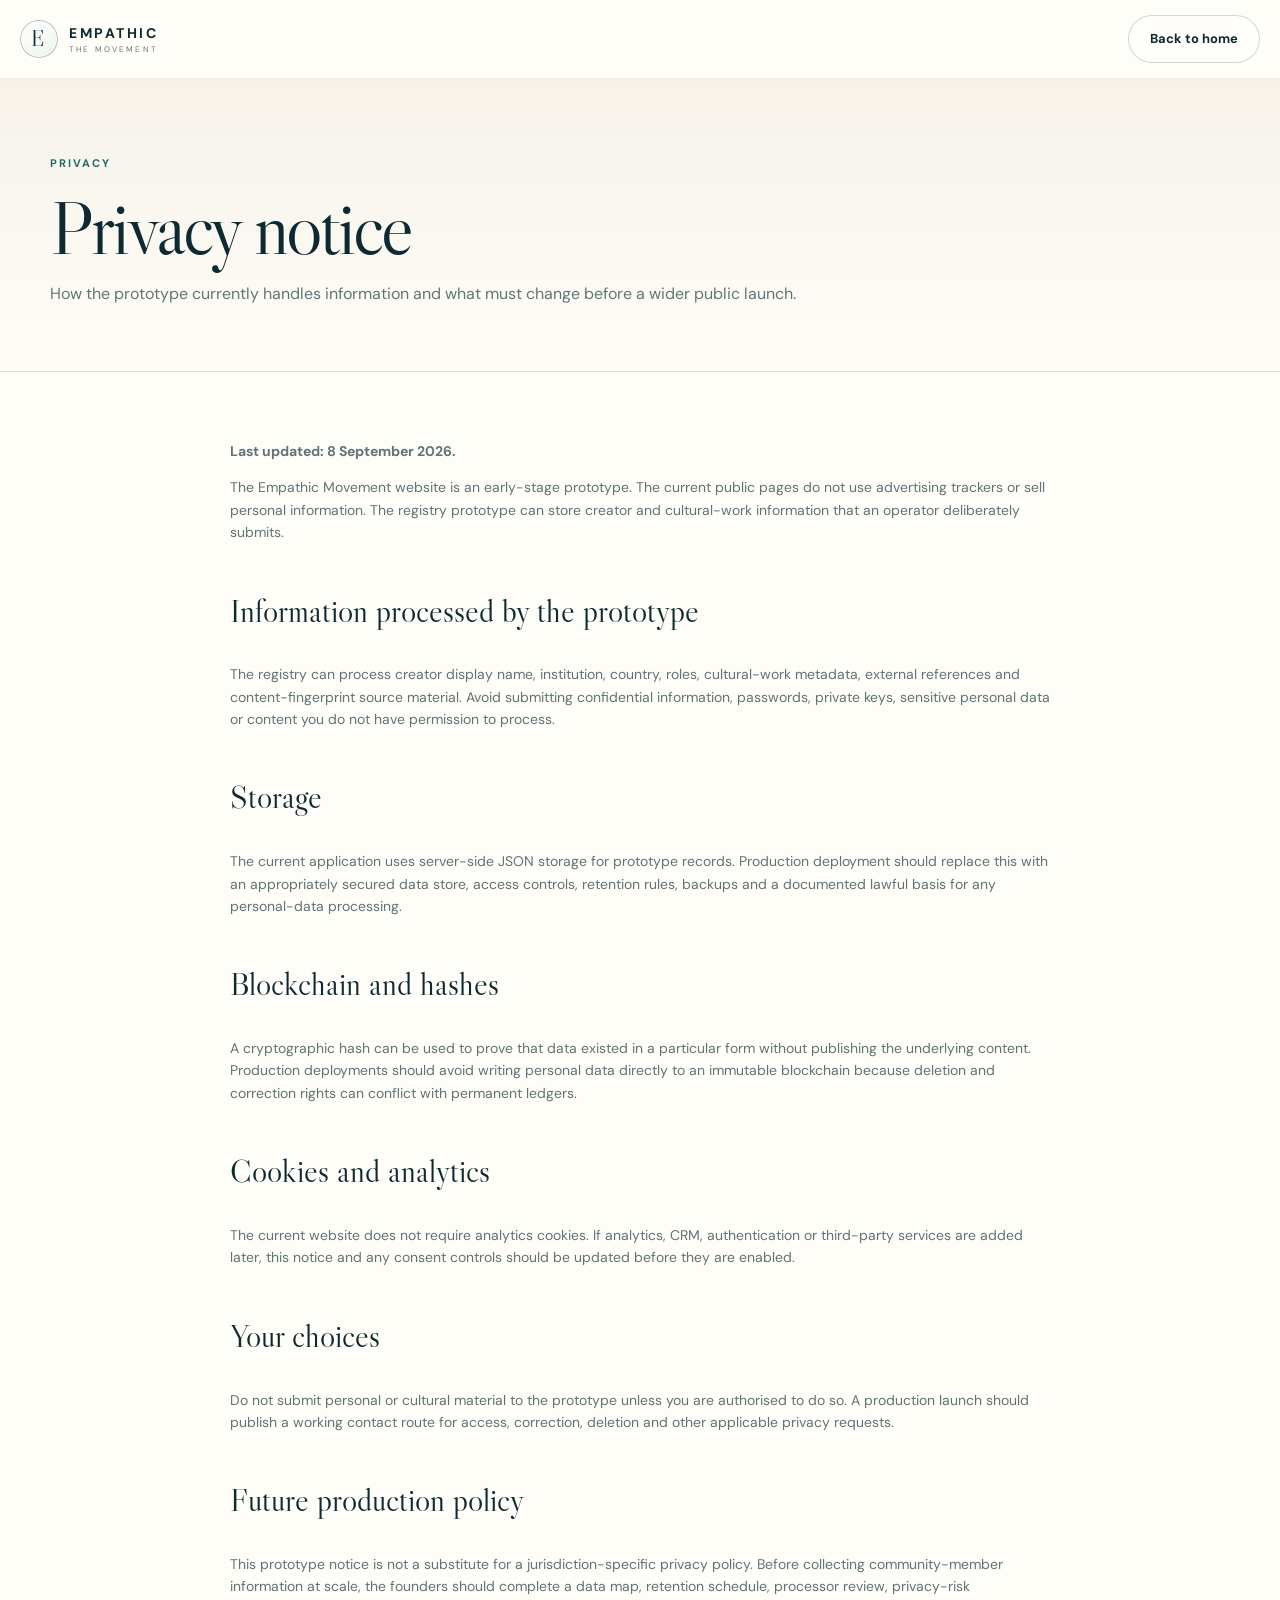
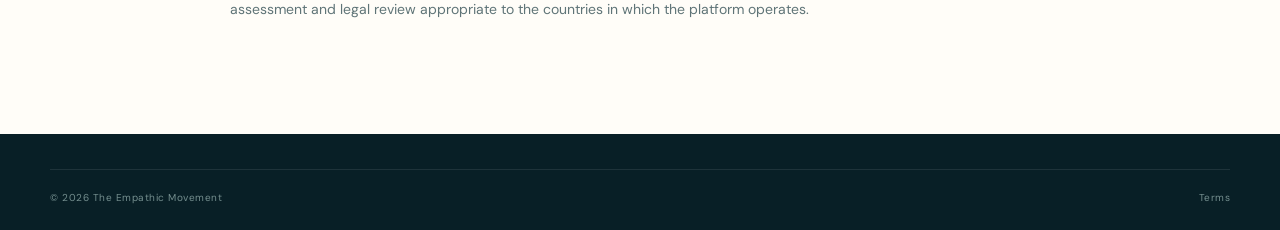
==== src/Empathic.Api/wwwroot/privacy.html @ fc413c8f "Add prototype privacy notice" ====
<!doctype html>
<html lang="en">
<head>
  <meta charset="utf-8" />
  <meta name="viewport" content="width=device-width, initial-scale=1" />
  <meta name="theme-color" content="#0b2530" />
  <title>Privacy | The Empathic Movement</title>
  <link rel="icon" href="favicon.svg" type="image/svg+xml" />
  <link rel="stylesheet" href="styles.css" />
</head>
<body>
<header class="site-header"><div class="nav-shell"><a class="brand" href="index.html"><span class="brand-mark">E</span><span><strong>EMPATHIC</strong><small>THE MOVEMENT</small></span></a><a class="button button-ghost" href="index.html">Back to home</a></div></header>
<section class="subpage-hero"><div class="container"><span class="eyebrow">PRIVACY</span><h1>Privacy notice</h1><p>How the prototype currently handles information and what must change before a wider public launch.</p></div></section>
<main class="legal-main"><div class="container legal-content">
  <p><strong>Last updated: 8 September 2026.</strong></p>
  <p>The Empathic Movement website is an early-stage prototype. The current public pages do not use advertising trackers or sell personal information. The registry prototype can store creator and cultural-work information that an operator deliberately submits.</p>
  <h2>Information processed by the prototype</h2>
  <p>The registry can process creator display name, institution, country, roles, cultural-work metadata, external references and content-fingerprint source material. Avoid submitting confidential information, passwords, private keys, sensitive personal data or content you do not have permission to process.</p>
  <h2>Storage</h2>
  <p>The current application uses server-side JSON storage for prototype records. Production deployment should replace this with an appropriately secured data store, access controls, retention rules, backups and a documented lawful basis for any personal-data processing.</p>
  <h2>Blockchain and hashes</h2>
  <p>A cryptographic hash can be used to prove that data existed in a particular form without publishing the underlying content. Production deployments should avoid writing personal data directly to an immutable blockchain because deletion and correction rights can conflict with permanent ledgers.</p>
  <h2>Cookies and analytics</h2>
  <p>The current website does not require analytics cookies. If analytics, CRM, authentication or third-party services are added later, this notice and any consent controls should be updated before they are enabled.</p>
  <h2>Your choices</h2>
  <p>Do not submit personal or cultural material to the prototype unless you are authorised to do so. A production launch should publish a working contact route for access, correction, deletion and other applicable privacy requests.</p>
  <h2>Future production policy</h2>
  <p>This prototype notice is not a substitute for a jurisdiction-specific privacy policy. Before collecting community-member information at scale, the founders should complete a data map, retention schedule, processor review, privacy-risk assessment and legal review appropriate to the countries in which the platform operates.</p>
</div></main>
<footer class="site-footer" style="padding-top:35px"><div class="container footer-bottom" style="margin-top:0"><span>© 2026 The Empathic Movement</span><span><a href="terms.html">Terms</a></span></div></footer>
</body>
</html>
---- src/Empathic.Api/wwwroot/styles.css ----
@import url('https://fonts.googleapis.com/css2?family=DM+Sans:wght@400;500;600;700&family=Libre+Caslon+Display&display=swap');

:root{
  --ink:#0d2a32;
  --ink-2:#173d46;
  --paper:#f6f2ea;
  --paper-2:#fffdf8;
  --mint:#dcebe3;
  --teal:#1f6a63;
  --teal-bright:#3e9688;
  --coral:#d9745a;
  --gold:#d9a95d;
  --line:rgba(13,42,50,.13);
  --muted:#65787c;
  --shadow:0 22px 65px rgba(8,31,38,.10);
  --radius:28px;
  --container:1180px;
  font-family:'DM Sans',system-ui,-apple-system,BlinkMacSystemFont,'Segoe UI',sans-serif;
  color:var(--ink);
  background:var(--paper-2);
}

*{box-sizing:border-box}
html{scroll-behavior:smooth}
body{margin:0;background:var(--paper-2);color:var(--ink);line-height:1.6;overflow-x:hidden}
a{color:inherit;text-decoration:none}
button,input,select,textarea{font:inherit}
img,svg{max-width:100%}
::selection{background:#cfe5dc;color:#0b2f37}

.skip-link{position:absolute;left:-999px;top:8px;background:#fff;padding:10px 14px;border-radius:10px;z-index:999}
.skip-link:focus{left:8px}
.container{width:min(var(--container),calc(100% - 40px));margin:0 auto}

.site-header{position:sticky;top:0;z-index:50;background:rgba(255,253,248,.88);backdrop-filter:blur(16px);border-bottom:1px solid rgba(13,42,50,.08)}
.nav-shell{width:min(1240px,calc(100% - 32px));height:78px;margin:0 auto;display:flex;align-items:center;justify-content:space-between;gap:28px}
.brand{display:inline-flex;align-items:center;gap:11px;font-size:14px;letter-spacing:.14em;line-height:1}
.brand span:last-child{display:grid;gap:5px}
.brand strong{font-size:14px;letter-spacing:.18em}
.brand small{font-size:8px;letter-spacing:.27em;color:var(--muted)}
.brand-mark{width:38px;height:38px;border:1px solid rgba(13,42,50,.26);display:grid;place-items:center;border-radius:50%;font-family:'Libre Caslon Display',Georgia,serif;font-size:22px;background:linear-gradient(145deg,#fff,#edf4ef)}
.site-nav{display:flex;align-items:center;gap:23px;font-size:13px;font-weight:600;color:#36545a}
.site-nav a{position:relative}
.site-nav a:not(.nav-cta)::after{content:'';position:absolute;left:0;right:100%;bottom:-7px;height:1px;background:var(--teal);transition:right .25s ease}
.site-nav a:hover::after{right:0}
.nav-cta{padding:11px 17px;border-radius:999px;background:var(--ink);color:#fff;box-shadow:0 8px 22px rgba(13,42,50,.12)}
.menu-toggle{display:none;border:0;background:transparent;padding:8px}
.menu-toggle span{display:block;width:22px;height:2px;background:var(--ink);margin:4px 0}

.hero-section{position:relative;overflow:hidden;padding:94px 0 86px;background:radial-gradient(circle at 80% 15%,#e8f1ec 0,transparent 32%),linear-gradient(180deg,#fffdf8,#f7f2e9)}
.hero-grid{display:grid;grid-template-columns:minmax(0,1.1fr) minmax(360px,.9fr);gap:70px;align-items:center}
.hero-copy{position:relative;z-index:2}
.kicker,.eyebrow,.tiny-label{font-size:11px;font-weight:700;letter-spacing:.18em;text-transform:uppercase;color:var(--teal)}
.kicker{display:inline-flex;align-items:center;gap:9px;color:#486d6a}
.status-dot{width:8px;height:8px;border-radius:50%;background:var(--teal-bright);box-shadow:0 0 0 6px rgba(62,150,136,.12)}
.hero-copy h1,.section-heading h2,.split-heading h2,.proof-copy h2,.token-copy h2,.faq-grid h2,.cta-card h2{font-family:'Libre Caslon Display',Georgia,serif;font-weight:400;letter-spacing:-.035em}
.hero-copy h1{font-size:clamp(64px,8.5vw,118px);line-height:.82;margin:26px 0 30px;max-width:860px}
.hero-copy h1 em{color:var(--coral);font-style:italic;font-weight:400}
.hero-lead{font-size:18px;line-height:1.7;color:#45636a;max-width:680px}
.hero-actions{display:flex;gap:12px;flex-wrap:wrap;margin:35px 0 34px}
.button{display:inline-flex;align-items:center;justify-content:center;min-height:48px;padding:0 21px;border-radius:999px;font-weight:700;font-size:13px;transition:transform .2s ease,box-shadow .2s ease,background .2s ease;border:1px solid transparent}
.button:hover{transform:translateY(-2px)}
.button-primary{background:var(--ink);color:#fff;box-shadow:0 13px 28px rgba(13,42,50,.16)}
.button-ghost{border-color:rgba(13,42,50,.18);background:rgba(255,255,255,.46)}
.button-light{background:#fff;color:var(--ink)}
.trust-row{display:flex;align-items:center;gap:14px;flex-wrap:wrap;font-size:12px;color:#6a797a}
.trust-row strong{color:#2c4c52}
.trust-divider{height:18px;width:1px;background:var(--line)}

.hero-visual{display:grid;place-items:center;position:relative;min-height:510px}
.orbit-card{position:relative;width:min(480px,95vw);aspect-ratio:1;border-radius:50%;background:radial-gradient(circle,#fff 0 23%,rgba(255,255,255,.75) 24% 36%,transparent 37%),linear-gradient(145deg,rgba(220,235,227,.95),rgba(255,245,228,.6));box-shadow:inset 0 0 0 1px rgba(13,42,50,.06),0 35px 90px rgba(25,69,68,.12)}
.orbit{position:absolute;inset:10%;border:1px solid rgba(31,106,99,.25);border-radius:50%}
.orbit-b{inset:21%;border-color:rgba(217,116,90,.22);transform:rotate(37deg)}
.orbit-c{inset:4% 27%;border-color:rgba(217,169,93,.32);transform:rotate(-48deg)}
.core-token{position:absolute;left:50%;top:50%;transform:translate(-50%,-50%);width:160px;height:160px;border-radius:50%;display:grid;place-items:center;align-content:center;text-align:center;background:linear-gradient(145deg,#173e46,#0c2831);color:#fff;box-shadow:0 25px 50px rgba(13,42,50,.24),inset 0 0 0 10px rgba(255,255,255,.04)}
.core-symbol{font-family:'Libre Caslon Display',Georgia,serif;font-size:58px;line-height:.9;color:#f3cf92}
.core-token strong{font-size:12px;letter-spacing:.2em;margin-top:8px}
.core-token small{font-size:8px;letter-spacing:.13em;color:#9cb7b6;margin-top:3px}
.node{position:absolute;padding:9px 13px;border-radius:999px;background:#fff;border:1px solid rgba(13,42,50,.09);box-shadow:0 12px 30px rgba(13,42,50,.08);font-size:11px;font-weight:700;color:#35565b}
.node-culture{top:11%;left:10%}.node-impact{top:21%;right:4%}.node-trust{bottom:13%;left:8%}.node-community{right:5%;bottom:21%}
.hero-glow{position:absolute;border-radius:50%;filter:blur(40px);opacity:.42}.hero-glow-one{width:360px;height:360px;background:#dcebe3;right:-100px;top:20px}.hero-glow-two{width:240px;height:240px;background:#f2d4c7;left:-90px;bottom:-100px}

.network-strip{background:var(--ink);color:#fff;border-top:1px solid rgba(255,255,255,.06);border-bottom:1px solid rgba(255,255,255,.06)}
.stats-grid{display:grid;grid-template-columns:repeat(4,1fr);min-height:112px}
.live-stat{display:flex;align-items:center;gap:14px;padding:24px 28px;border-right:1px solid rgba(255,255,255,.1)}
.live-stat:first-child{border-left:1px solid rgba(255,255,255,.1)}
.live-stat strong{font-family:'Libre Caslon Display',Georgia,serif;font-size:36px;color:#f2cf92;font-weight:400}
.live-stat span{font-size:11px;letter-spacing:.06em;color:#b8c8c7}

.section{padding:110px 0}
.section-heading{max-width:880px;margin-bottom:58px}
.section-heading.compact{max-width:740px}
.section-heading h2,.split-heading h2,.proof-copy h2,.token-copy h2,.faq-grid h2,.cta-card h2{font-size:clamp(42px,5.5vw,72px);line-height:1.04;margin:18px 0 22px}
.section-heading h2 em{color:var(--teal);font-style:italic}
.section-heading p,.split-heading>p,.proof-copy>p,.token-copy>p{font-size:17px;color:#60767a;max-width:760px}

.loop-grid{display:grid;grid-template-columns:repeat(4,1fr);gap:14px}
.loop-card{position:relative;min-height:300px;padding:26px;border:1px solid var(--line);border-radius:24px;background:#fff;overflow:hidden;transition:transform .25s ease,box-shadow .25s ease}
.loop-card:hover{transform:translateY(-6px);box-shadow:var(--shadow)}
.step-number{font-size:10px;font-weight:700;letter-spacing:.16em;color:#96a4a4}
.loop-icon{width:62px;height:62px;border-radius:50%;display:grid;place-items:center;background:var(--mint);color:var(--teal);font-family:'Libre Caslon Display',Georgia,serif;font-size:26px;margin:37px 0 32px}
.loop-card:nth-child(2) .loop-icon{background:#f8e9df;color:var(--coral)}
.loop-card:nth-child(3) .loop-icon{background:#f7edd7;color:#98723a}
.loop-card:nth-child(4) .loop-icon{background:#e0e8ee;color:#355f71}
.loop-card h3{font-size:20px;margin:0 0 10px}.loop-card p{font-size:13px;color:#677b7d;margin:0}

.section-dark{background:var(--ink);color:#fff;position:relative;overflow:hidden}
.section-dark:after{content:'';position:absolute;width:520px;height:520px;border:1px solid rgba(255,255,255,.06);border-radius:50%;right:-180px;top:-150px;box-shadow:0 0 0 80px rgba(255,255,255,.018),0 0 0 160px rgba(255,255,255,.012)}
.proof-grid{position:relative;z-index:1;display:grid;grid-template-columns:1fr .8fr;gap:90px;align-items:center}
.eyebrow.light{color:#8fc5b9}.proof-copy>p{color:#adc0c0}
.proof-flow{display:flex;align-items:center;gap:9px;flex-wrap:wrap;margin:34px 0}
.proof-flow span{font-size:11px;font-weight:700;letter-spacing:.04em;padding:8px 11px;border-radius:999px;background:rgba(255,255,255,.08);border:1px solid rgba(255,255,255,.08)}
.proof-flow b{color:#6c8a89;font-weight:400}.light-link{color:#d8ebe7}
.text-link{font-size:13px;font-weight:700}
.proof-panel{background:#f3eee5;color:var(--ink);padding:30px;border-radius:28px;box-shadow:0 32px 80px rgba(0,0,0,.20);transform:rotate(1.25deg)}
.proof-panel-header{display:flex;align-items:center;justify-content:space-between}.verified-pill{font-size:9px;font-weight:800;letter-spacing:.14em;color:#256259;background:#dceae3;padding:6px 9px;border-radius:999px}.credential-mark{width:76px;height:76px;display:grid;place-items:center;border-radius:50%;background:var(--ink);color:#f1ca86;font-family:'Libre Caslon Display',Georgia,serif;font-size:38px;margin:46px 0 24px}.proof-panel h3{font-family:'Libre Caslon Display',Georgia,serif;font-size:34px;line-height:1.05;margin:0 0 14px}.proof-panel>p{font-size:13px;color:#607276}.credential-data{margin:30px 0 0;border-top:1px solid rgba(13,42,50,.13)}.credential-data div{display:grid;grid-template-columns:110px 1fr;padding:11px 0;border-bottom:1px solid rgba(13,42,50,.1);font-size:11px}.credential-data dt{color:#758283}.credential-data dd{margin:0;font-weight:700}

.split-heading{display:grid;grid-template-columns:1fr .8fr;gap:70px;align-items:end;margin-bottom:58px}.split-heading h2{margin-bottom:0}.split-heading>p{margin:0 0 4px}
.culture-grid{display:grid;grid-template-columns:1.35fr .65fr .65fr;gap:16px}
.feature{padding:30px;border:1px solid var(--line);border-radius:26px;background:#fff;min-height:365px;display:flex;flex-direction:column;justify-content:flex-end;box-shadow:0 15px 45px rgba(15,43,48,.035)}
.feature-wide{justify-content:space-between;background:linear-gradient(145deg,#eef5f1,#fffaf3)}
.feature h3{font-family:'Libre Caslon Display',Georgia,serif;font-size:30px;line-height:1.05;margin:12px 0 13px}.feature p{font-size:13px;color:#697c7e;margin:0}.feature-icon{width:72px;height:72px;border-radius:22px;display:grid;place-items:center;background:#f0eee7;font-size:33px;color:#426365;margin-bottom:auto}.poetry-visual{height:150px;display:flex;align-items:flex-start;gap:25px}.poetry-visual>span{font-family:'Libre Caslon Display',Georgia,serif;font-size:120px;color:var(--coral);line-height:.85}.poem-lines{display:grid;gap:9px;width:68%;padding-top:21px}.poem-lines i{display:block;height:2px;background:#9db3ad;border-radius:9px}.poem-lines i:nth-child(2){width:78%}.poem-lines i:nth-child(3){width:91%}.poem-lines i:nth-child(4){width:57%}

.token-section{background:linear-gradient(180deg,#fbf8f1,#f2eee4)}
.token-grid{display:grid;grid-template-columns:.9fr 1.1fr;gap:95px;align-items:center}.token-visual{display:grid;place-items:center}.token-coin{width:min(380px,80vw);aspect-ratio:1;border-radius:50%;display:grid;place-items:center;background:radial-gradient(circle at 35% 30%,#f8dfa7,#d9a95d 45%,#9b6b2c 100%);box-shadow:0 38px 70px rgba(133,92,38,.25),inset 0 0 0 8px rgba(255,255,255,.22),inset 0 0 0 15px rgba(89,57,21,.15)}
.token-ring{width:75%;aspect-ratio:1;border-radius:50%;display:grid;place-items:center;border:1px solid rgba(76,50,20,.42);box-shadow:inset 0 0 0 12px rgba(255,255,255,.08)}.token-ring span{font-family:'Libre Caslon Display',Georgia,serif;font-size:160px;color:#5e411f;text-shadow:0 1px 0 rgba(255,255,255,.4)}.token-caption{text-align:center;margin-top:20px}.token-caption strong{display:block;letter-spacing:.22em}.token-caption span{font-size:11px;color:#758080}
.utility-list{display:grid;grid-template-columns:1fr 1fr;gap:12px;margin:31px 0}.utility-list>div{display:grid;grid-template-columns:42px 1fr;gap:6px;padding:18px;border:1px solid rgba(13,42,50,.11);border-radius:17px;background:rgba(255,255,255,.55)}.utility-list span{font-size:10px;font-weight:800;color:var(--coral)}.utility-list p{margin:0;font-size:12px;color:#697a7b}.utility-list strong{color:var(--ink);font-size:13px}.notice{padding:16px 18px;background:#fff8e7;border:1px solid #ead9b6;border-radius:14px;font-size:11px;color:#76613e}

.section-soft{background:#eff5f1}.founder-grid{display:grid;grid-template-columns:1fr 1fr;gap:18px}.founder-card{display:grid;grid-template-columns:112px 1fr;gap:24px;align-items:start;background:#fff;border:1px solid var(--line);border-radius:26px;padding:28px;box-shadow:0 16px 45px rgba(13,42,50,.04)}.founder-monogram{width:98px;height:112px;border-radius:42% 58% 52% 48% / 47% 40% 60% 53%;display:grid;place-items:center;background:linear-gradient(145deg,#dcebe3,#c7dcd4);font-family:'Libre Caslon Display',Georgia,serif;font-size:35px;color:var(--teal)}.founder-monogram.alternate{background:linear-gradient(145deg,#f3ddcf,#efd1bd);color:#a4523d}.founder-card h3{font-family:'Libre Caslon Display',Georgia,serif;font-size:34px;margin:8px 0}.founder-card p{font-size:13px;color:#65797b}.tag-row{display:flex;gap:7px;flex-wrap:wrap;margin-top:18px}.tag-row span{font-size:9px;font-weight:700;letter-spacing:.06em;padding:6px 9px;border-radius:999px;background:#f1f5f2;color:#50716d}

.roadmap{border-top:1px solid var(--line)}.roadmap-item{display:grid;grid-template-columns:120px 1fr;gap:28px;padding:28px 0;border-bottom:1px solid var(--line);position:relative}.roadmap-item>span{font-size:9px;font-weight:800;letter-spacing:.16em;color:#8a9999;padding-top:7px}.roadmap-item h3{font-size:18px;margin:0 0 7px}.roadmap-item p{font-size:13px;color:#697b7d;margin:0;max-width:760px}.roadmap-item.active:before{content:'';width:8px;height:8px;border-radius:50%;background:var(--coral);position:absolute;left:-3px;top:-5px}

.faq-section{background:#fbf8f2}.faq-grid{display:grid;grid-template-columns:.8fr 1.2fr;gap:80px}.faq-grid h2{margin-bottom:0}.accordion details{border-top:1px solid var(--line);padding:22px 0}.accordion details:last-child{border-bottom:1px solid var(--line)}.accordion summary{cursor:pointer;font-size:15px;font-weight:700;list-style:none;display:flex;justify-content:space-between;gap:20px}.accordion summary::-webkit-details-marker{display:none}.accordion summary:after{content:'+';font-size:20px;font-weight:400;color:var(--teal)}.accordion details[open] summary:after{content:'−'}.accordion p{font-size:13px;color:#667a7c;max-width:720px;margin:14px 0 0}

.cta-section{padding:0 0 110px;background:#fbf8f2}.cta-card{background:linear-gradient(135deg,#173e46,#0c2831);color:#fff;border-radius:32px;padding:54px 58px;display:flex;align-items:center;justify-content:space-between;gap:45px;box-shadow:0 28px 80px rgba(13,42,50,.18)}.cta-card h2{font-size:46px;margin:12px 0}.cta-card p{font-size:13px;color:#b6c9c8;max-width:670px;margin:0}

.site-footer{background:#081f26;color:#c6d1d0;padding:70px 0 24px}.footer-grid{display:grid;grid-template-columns:1.25fr .7fr .7fr 1.2fr;gap:45px}.footer-brand{color:#fff}.footer-brand .brand-mark{border-color:rgba(255,255,255,.22);background:rgba(255,255,255,.04)}.footer-grid>div{display:flex;flex-direction:column;align-items:flex-start;gap:9px}.footer-grid>div>strong{color:#fff;font-size:11px;letter-spacing:.08em}.footer-grid a:not(.brand){font-size:11px;color:#9eb1b0}.footer-grid>div>p{font-size:11px;color:#8fa5a4;max-width:260px}.footer-note{padding-left:22px;border-left:1px solid rgba(255,255,255,.12)}.footer-bottom{border-top:1px solid rgba(255,255,255,.09);margin-top:48px;padding-top:20px;display:flex;justify-content:space-between;gap:20px;font-size:10px;color:#758f8f;letter-spacing:.05em}

.reveal{opacity:0;transform:translateY(24px);transition:opacity .7s ease,transform .7s ease}.reveal.visible{opacity:1;transform:translateY(0)}

/* Shared platform / legal pages */
.subpage-hero{padding:70px 0 48px;background:linear-gradient(180deg,#f6f2ea,#fffdf8);border-bottom:1px solid var(--line)}
.subpage-hero h1{font-family:'Libre Caslon Display',Georgia,serif;font-size:clamp(48px,6vw,80px);font-weight:400;letter-spacing:-.04em;line-height:1;margin:14px 0}.subpage-hero p{max-width:760px;color:#60767a}
.platform-main,.legal-main{padding:54px 0 100px}
.platform-toolbar{display:flex;justify-content:space-between;align-items:center;gap:20px;margin-bottom:20px;flex-wrap:wrap}
.stats{display:grid;grid-template-columns:repeat(4,1fr);gap:12px;margin-bottom:20px}.stat,.card{background:#fff;border:1px solid var(--line);border-radius:20px;box-shadow:0 10px 35px rgba(13,42,50,.04)}.stat{padding:19px}.stat b{display:block;font-family:'Libre Caslon Display',Georgia,serif;font-size:33px;font-weight:400}.stat span{font-size:11px;color:#708083}.grid.two{display:grid;grid-template-columns:1fr 1fr;gap:18px}.card{padding:24px;margin-bottom:18px}.card h2{font-family:'Libre Caslon Display',Georgia,serif;font-size:29px;font-weight:400;margin:0 0 18px}.card p{color:#65797b;font-size:13px}.card form{display:grid;gap:12px}.card label{display:grid;gap:6px;font-size:11px;font-weight:700;color:#496268}.card input,.card select,.card textarea,.verify-input{width:100%;padding:11px 12px;border-radius:11px;border:1px solid #cddbd6;background:#fbfdfb;color:var(--ink);outline:none}.card input:focus,.card select:focus,.card textarea:focus,.verify-input:focus{border-color:#76a99e;box-shadow:0 0 0 3px rgba(62,150,136,.1)}.card button,.action-button{border:0;border-radius:11px;padding:11px 15px;background:var(--ink);color:#fff;font-weight:700;cursor:pointer}.secondary{background:#eaf2ee!important;color:#295a55!important}.section-head{display:flex;align-items:center;justify-content:space-between;gap:12px}.work{display:grid;grid-template-columns:1fr auto;gap:16px;padding:18px 0;border-top:1px solid var(--line)}.work:first-child{border-top:0}.work h3{margin:4px 0}.meta{font-size:11px;color:#718184}.hash{font-family:ui-monospace,SFMono-Regular,Menlo,monospace;font-size:10px;background:#f1f5f2;border-radius:8px;padding:8px;overflow-wrap:anywhere;margin-top:9px}.status{display:inline-flex;padding:4px 8px;border-radius:999px;background:#e3f0e7;color:#2f7044;font-size:9px;font-weight:800;text-transform:uppercase}.status.pending{background:#fff1d8;color:#80611f}.inline{display:flex;gap:10px}.inline input{flex:1}pre{white-space:pre-wrap;background:#0c2b32;color:#d9eee9;border-radius:12px;padding:16px;min-height:72px;overflow:auto;font-size:11px}.platform-note{font-size:11px;color:#6f8081;background:#f6f3eb;border:1px solid #e6ded0;border-radius:12px;padding:11px 13px}.legal-content{max-width:820px}.legal-content h2{font-family:'Libre Caslon Display',Georgia,serif;font-size:32px;font-weight:400;margin-top:42px}.legal-content p,.legal-content li{font-size:14px;color:#5f7477}.legal-content a{text-decoration:underline}

@media (max-width:980px){
  .site-nav{position:fixed;left:16px;right:16px;top:70px;background:#fff;border:1px solid var(--line);border-radius:20px;padding:18px;display:none;flex-direction:column;align-items:stretch;box-shadow:var(--shadow)}
  .site-nav.open{display:flex}.menu-toggle{display:block}.nav-cta{text-align:center}
  .hero-grid,.proof-grid,.token-grid,.split-heading,.faq-grid{grid-template-columns:1fr}.hero-grid{gap:34px}.hero-visual{min-height:430px}.proof-grid,.token-grid{gap:55px}.culture-grid{grid-template-columns:1fr 1fr}.feature-wide{grid-column:1/-1}.founder-grid{grid-template-columns:1fr}.footer-grid{grid-template-columns:1fr 1fr}.stats-grid{grid-template-columns:1fr 1fr}.live-stat:nth-child(3){border-left:1px solid rgba(255,255,255,.1)}.loop-grid{grid-template-columns:1fr 1fr}
}

@media (max-width:650px){
  .container{width:min(100% - 28px,var(--container))}.nav-shell{width:calc(100% - 24px);height:70px}.hero-section{padding:64px 0 58px}.hero-copy h1{font-size:61px}.hero-lead{font-size:16px}.hero-actions{display:grid}.button{width:100%}.hero-visual{min-height:350px}.orbit-card{width:340px}.core-token{width:125px;height:125px}.core-symbol{font-size:44px}.node{font-size:9px;padding:7px 9px}.network-strip{padding:7px 0}.stats-grid{grid-template-columns:1fr 1fr}.live-stat{padding:15px;display:block}.live-stat strong{font-size:28px;display:block}.live-stat span{font-size:9px}.section{padding:78px 0}.section-heading h2,.split-heading h2,.proof-copy h2,.token-copy h2,.faq-grid h2{font-size:42px}.loop-grid,.culture-grid,.utility-list,.footer-grid,.grid.two,.stats{grid-template-columns:1fr}.feature-wide{grid-column:auto}.feature{min-height:300px}.token-coin{width:280px}.token-ring span{font-size:120px}.founder-card{grid-template-columns:1fr}.founder-monogram{width:82px;height:88px}.roadmap-item{grid-template-columns:70px 1fr}.cta-card{padding:38px 28px;display:block}.cta-card h2{font-size:38px}.cta-card .button{margin-top:25px}.footer-note{padding-left:0;border-left:0}.footer-bottom{display:block}.platform-main,.legal-main{padding-top:32px}.inline{flex-direction:column}.work{grid-template-columns:1fr}
}

@media (prefers-reduced-motion:reduce){html{scroll-behavior:auto}.reveal{opacity:1;transform:none;transition:none}.button,.loop-card{transition:none}}
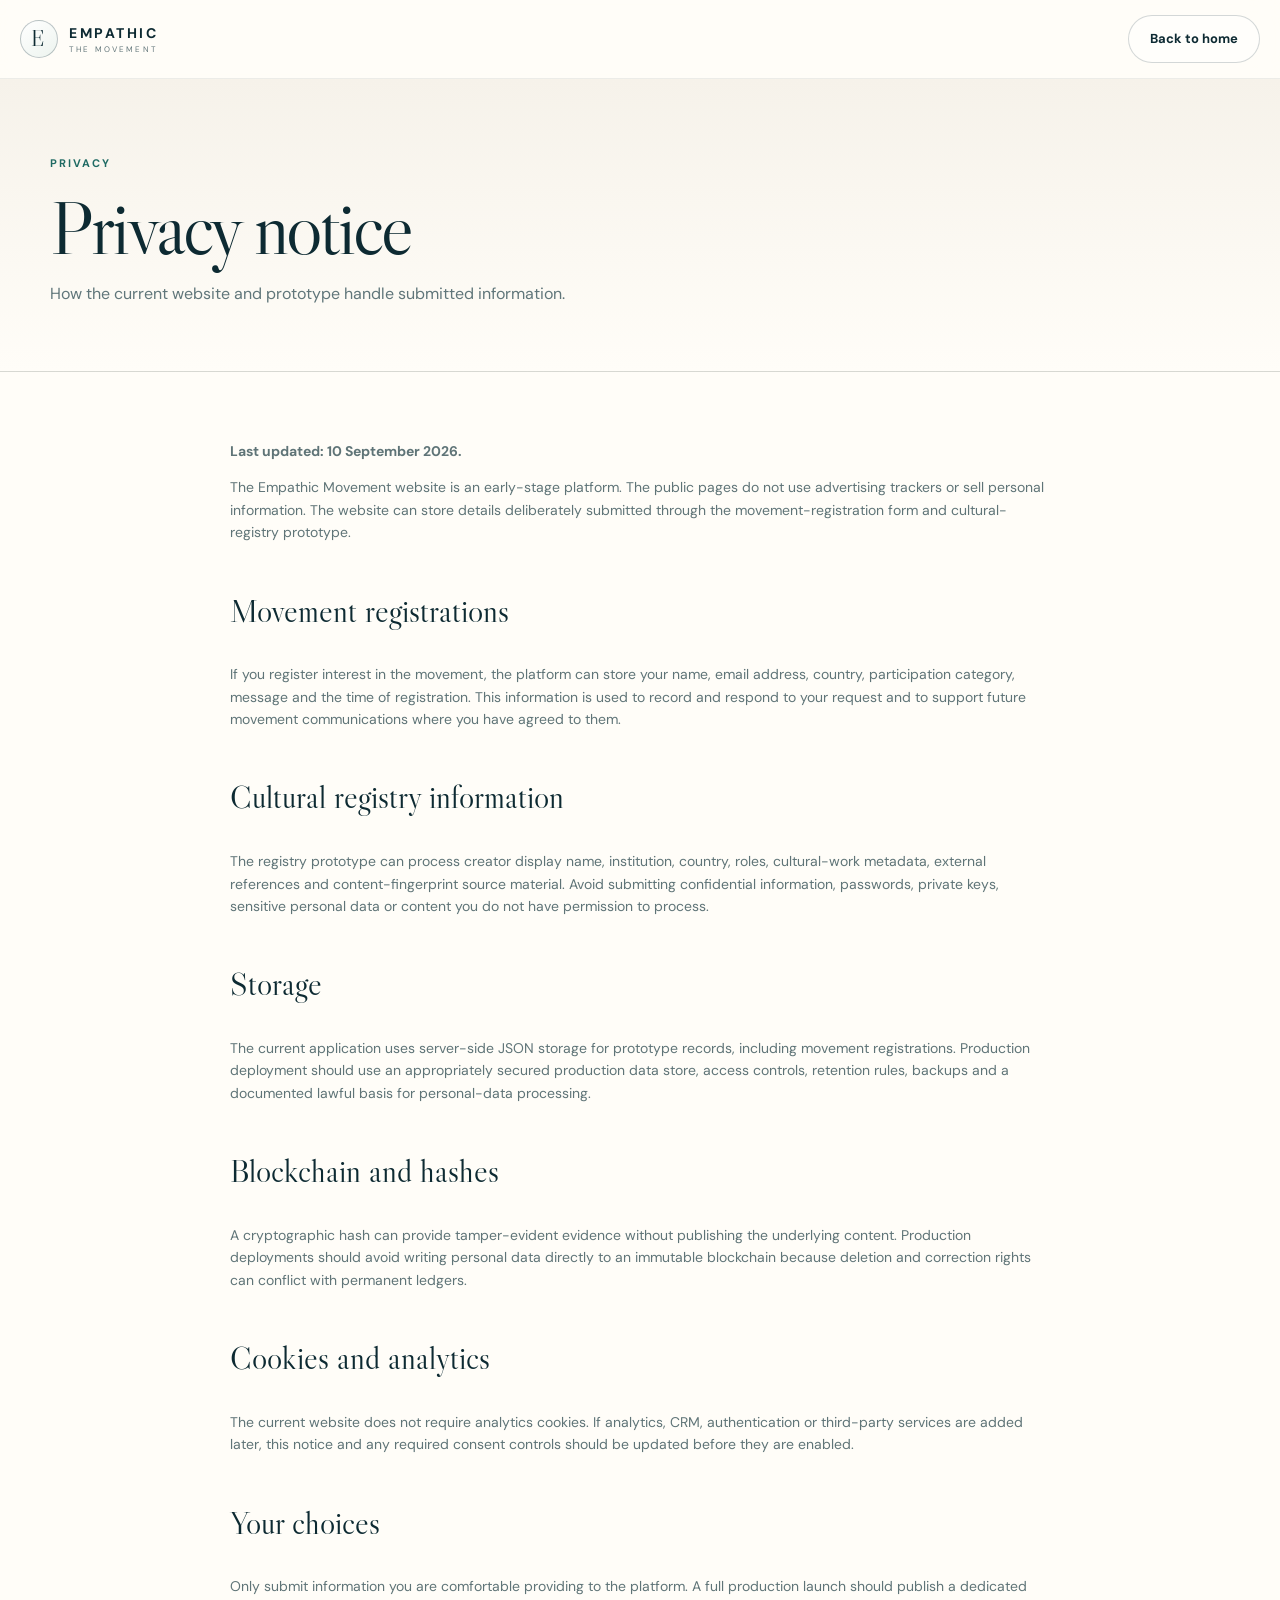
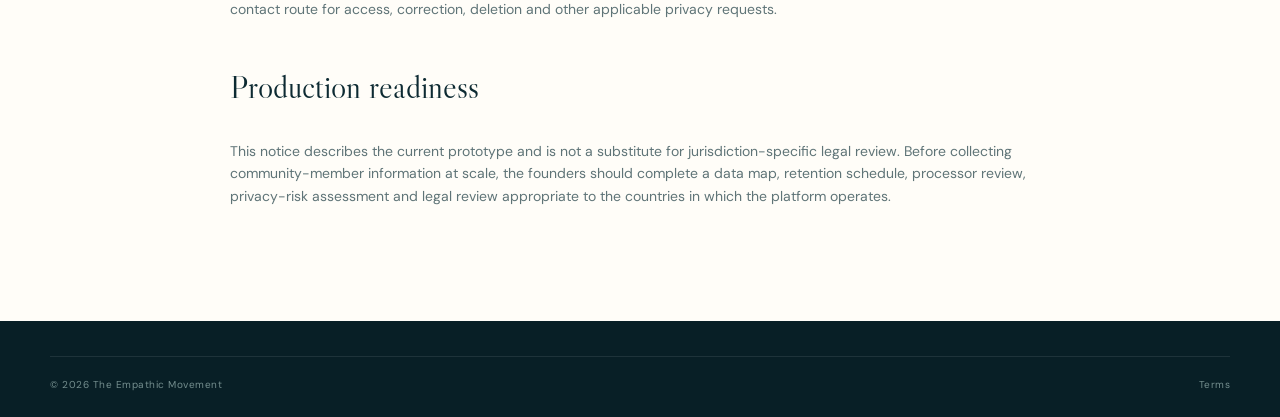
==== commit f544fdbf: "Update privacy notice for movement registrations" ====
--- a/src/Empathic.Api/wwwroot/privacy.html
+++ b/src/Empathic.Api/wwwroot/privacy.html
@@ -10,22 +10,24 @@
 </head>
 <body>
 <header class="site-header"><div class="nav-shell"><a class="brand" href="index.html"><span class="brand-mark">E</span><span><strong>EMPATHIC</strong><small>THE MOVEMENT</small></span></a><a class="button button-ghost" href="index.html">Back to home</a></div></header>
-<section class="subpage-hero"><div class="container"><span class="eyebrow">PRIVACY</span><h1>Privacy notice</h1><p>How the prototype currently handles information and what must change before a wider public launch.</p></div></section>
+<section class="subpage-hero"><div class="container"><span class="eyebrow">PRIVACY</span><h1>Privacy notice</h1><p>How the current website and prototype handle submitted information.</p></div></section>
 <main class="legal-main"><div class="container legal-content">
-  <p><strong>Last updated: 8 September 2026.</strong></p>
-  <p>The Empathic Movement website is an early-stage prototype. The current public pages do not use advertising trackers or sell personal information. The registry prototype can store creator and cultural-work information that an operator deliberately submits.</p>
-  <h2>Information processed by the prototype</h2>
-  <p>The registry can process creator display name, institution, country, roles, cultural-work metadata, external references and content-fingerprint source material. Avoid submitting confidential information, passwords, private keys, sensitive personal data or content you do not have permission to process.</p>
+  <p><strong>Last updated: 10 September 2026.</strong></p>
+  <p>The Empathic Movement website is an early-stage platform. The public pages do not use advertising trackers or sell personal information. The website can store details deliberately submitted through the movement-registration form and cultural-registry prototype.</p>
+  <h2>Movement registrations</h2>
+  <p>If you register interest in the movement, the platform can store your name, email address, country, participation category, message and the time of registration. This information is used to record and respond to your request and to support future movement communications where you have agreed to them.</p>
+  <h2>Cultural registry information</h2>
+  <p>The registry prototype can process creator display name, institution, country, roles, cultural-work metadata, external references and content-fingerprint source material. Avoid submitting confidential information, passwords, private keys, sensitive personal data or content you do not have permission to process.</p>
   <h2>Storage</h2>
-  <p>The current application uses server-side JSON storage for prototype records. Production deployment should replace this with an appropriately secured data store, access controls, retention rules, backups and a documented lawful basis for any personal-data processing.</p>
+  <p>The current application uses server-side JSON storage for prototype records, including movement registrations. Production deployment should use an appropriately secured production data store, access controls, retention rules, backups and a documented lawful basis for personal-data processing.</p>
   <h2>Blockchain and hashes</h2>
-  <p>A cryptographic hash can be used to prove that data existed in a particular form without publishing the underlying content. Production deployments should avoid writing personal data directly to an immutable blockchain because deletion and correction rights can conflict with permanent ledgers.</p>
+  <p>A cryptographic hash can provide tamper-evident evidence without publishing the underlying content. Production deployments should avoid writing personal data directly to an immutable blockchain because deletion and correction rights can conflict with permanent ledgers.</p>
   <h2>Cookies and analytics</h2>
-  <p>The current website does not require analytics cookies. If analytics, CRM, authentication or third-party services are added later, this notice and any consent controls should be updated before they are enabled.</p>
+  <p>The current website does not require analytics cookies. If analytics, CRM, authentication or third-party services are added later, this notice and any required consent controls should be updated before they are enabled.</p>
   <h2>Your choices</h2>
-  <p>Do not submit personal or cultural material to the prototype unless you are authorised to do so. A production launch should publish a working contact route for access, correction, deletion and other applicable privacy requests.</p>
-  <h2>Future production policy</h2>
-  <p>This prototype notice is not a substitute for a jurisdiction-specific privacy policy. Before collecting community-member information at scale, the founders should complete a data map, retention schedule, processor review, privacy-risk assessment and legal review appropriate to the countries in which the platform operates.</p>
+  <p>Only submit information you are comfortable providing to the platform. A full production launch should publish a dedicated contact route for access, correction, deletion and other applicable privacy requests.</p>
+  <h2>Production readiness</h2>
+  <p>This notice describes the current prototype and is not a substitute for jurisdiction-specific legal review. Before collecting community-member information at scale, the founders should complete a data map, retention schedule, processor review, privacy-risk assessment and legal review appropriate to the countries in which the platform operates.</p>
 </div></main>
 <footer class="site-footer" style="padding-top:35px"><div class="container footer-bottom" style="margin-top:0"><span>© 2026 The Empathic Movement</span><span><a href="terms.html">Terms</a></span></div></footer>
 </body>
